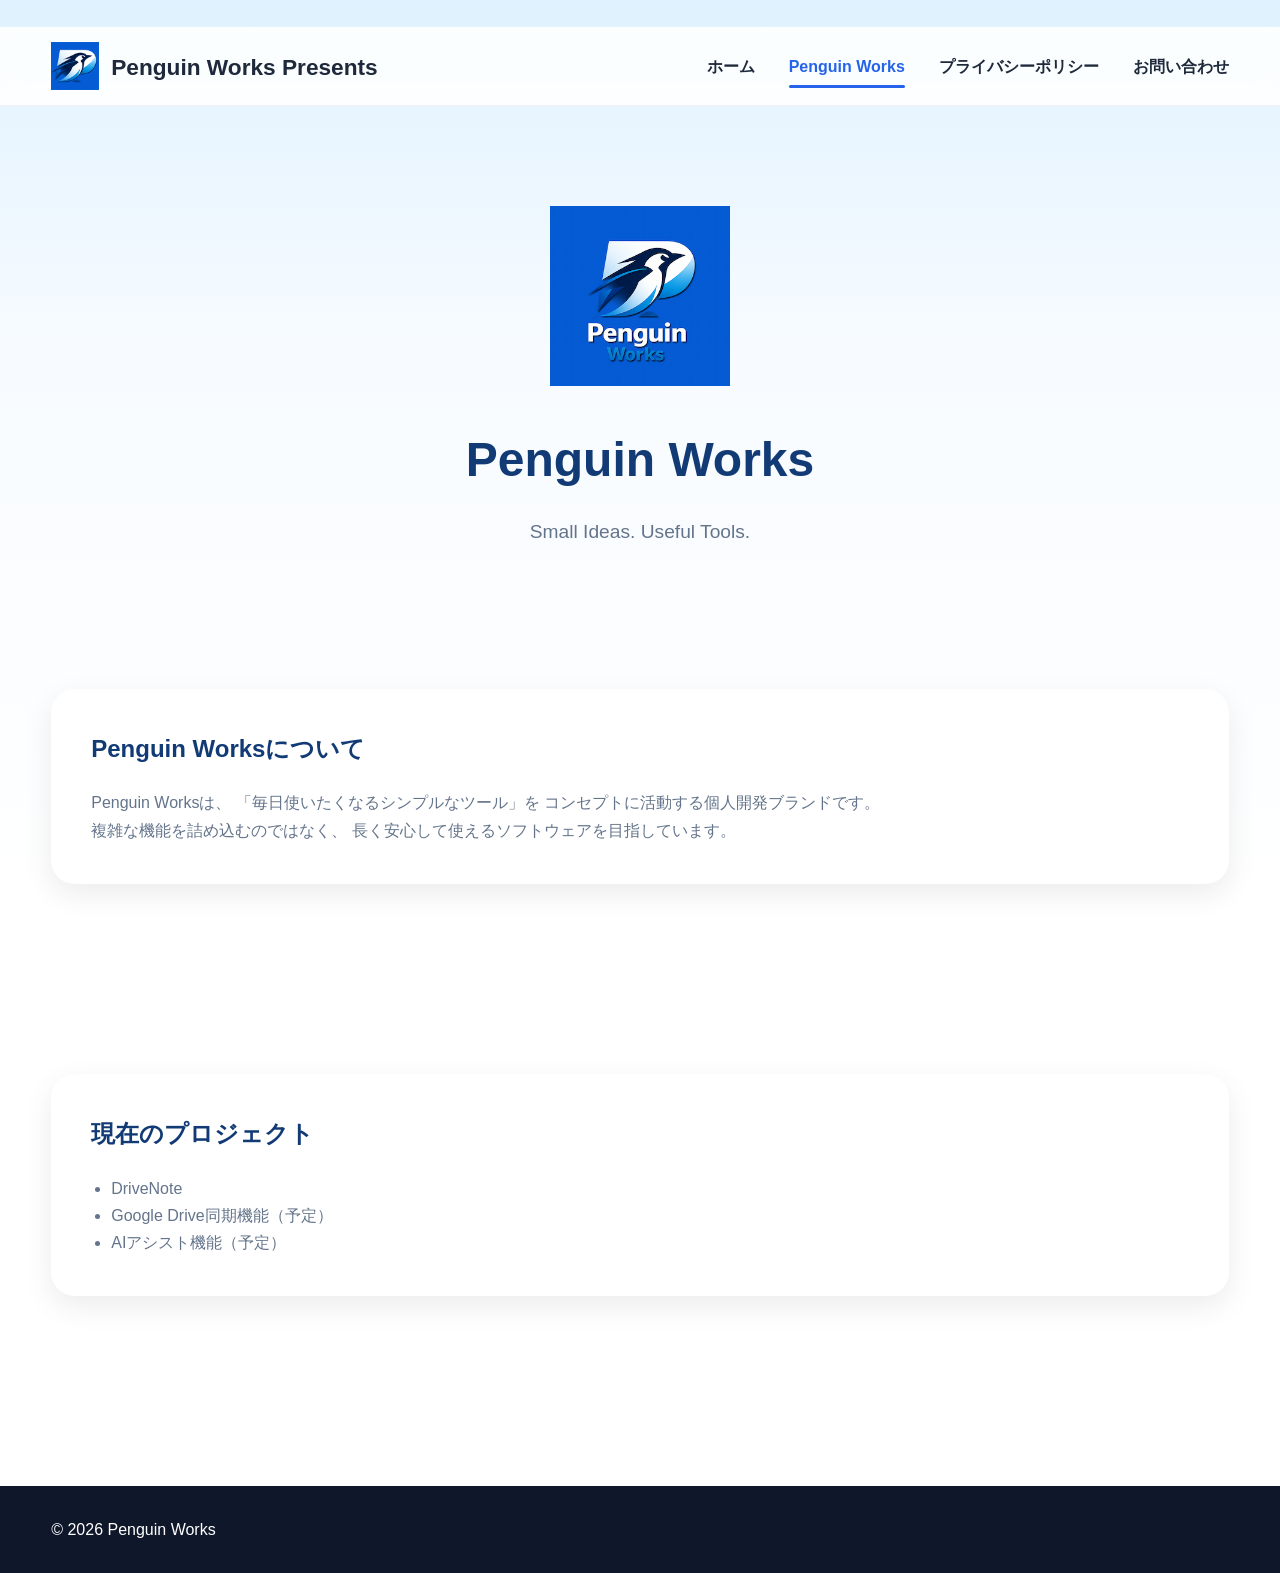
==== about.html @ eea90e70 "Add files via upload" ====
<!DOCTYPE html>
<html lang="ja">
<head>
    <meta charset="UTF-8">
    <meta name="viewport" content="width=device-width, initial-scale=1.0">
    <title>Penguin Works | DriveNote</title>
    <link rel="stylesheet" href="styles.css">
<br>
</head>
<body>

<header>
    <div class="container nav">

    <a href="index.html" class="logo">

        <img src="images/Penguin Works LogoS.png"
            alt="Penguin Works Presents">

        <span><small>Penguin Works Presents</small></span>

    </a>

        <nav>
            <a href="index.html">ホーム</a>
            <a href="about.html" class="active">Penguin Works</a>
            <a href="privacy.html">プライバシーポリシー</a>
            <a href="contact.html">お問い合わせ</a>
        </nav>

    </div>
</header>

<main>

<section class="page-hero">

    <div class="container">

        <img
            src="images/Penguin Works Logo.png"
            class="about-logo"
            alt="Penguin Works">

        <h1>Penguin Works</h1>

        <p class="lead">
            Small Ideas. Useful Tools.
        </p>

    </div>

</section>

<section>

    <div class="container content-card">

        <h2>Penguin Worksについて</h2>

        <p>
            Penguin Worksは、
            「毎日使いたくなるシンプルなツール」を
            コンセプトに活動する個人開発ブランドです。
        </p>

        <p>
            複雑な機能を詰め込むのではなく、
            長く安心して使えるソフトウェアを目指しています。
        </p>

    </div>

</section>

<section>

    <div class="container content-card">

        <h2>現在のプロジェクト</h2>

        <ul>
            <li>DriveNote</li>
            <li>Google Drive同期機能（予定）</li>
            <li>AIアシスト機能（予定）</li>
        </ul>

    </div>

</section>

</main>

<footer>
    <div class="container footer-content">
        <p>© 2026 Penguin Works</p>
    </div>
</footer>

</body>
</html>
---- styles.css ----
/* =====================================
   DriveNote Official Website
   styles.css
===================================== */

* {
    margin: 0;
    padding: 0;
    box-sizing: border-box;
}

:root {

    --primary: #2563eb;
    --primary-light: #60a5fa;

    --text: #1e293b;
    --text-light: #64748b;

    --card-bg: #ffffff;

    --shadow:
        0 10px 30px rgba(0, 0, 0, .08);

    --shadow-large:
        0 20px 50px rgba(0, 0, 0, .12);

}

html {
    scroll-behavior: smooth;
}

body {

    font-family:
        "Segoe UI",
        "Yu Gothic UI",
        sans-serif;

    color: var(--text);

    background:
        linear-gradient(
            to bottom,
            #e0f2ff 0%,
            #f7fbff 350px,
            #ffffff 900px
        );

    line-height: 1.7;

    overflow-x: hidden;
}

/* ==========================
   Container
========================== */

.container {

    width: min(1200px, 92%);
    margin: auto;
}

/* ==========================
   Header
========================== */

header {

    position: sticky;

    top: 0;

    z-index: 1000;

    backdrop-filter: blur(10px);

    background:
        rgba(255,255,255,.85);

    border-bottom:
        1px solid rgba(0,0,0,.05);
}

.nav {

    height: 78px;

    display: flex;

    justify-content: space-between;

    align-items: center;
}

.logo {

    display: flex;

    align-items: center;

    gap: 12px;

    text-decoration: none;

    color: var(--text);

    font-size: 1.7rem;

    font-weight: 700;
}

.logo img {

    width: 48px;
    height: 48px;
}

nav {

    display: flex;

    gap: 34px;
}

nav a {

    text-decoration: none;

    color: var(--text);

    font-weight: 600;

    transition: .2s;
}

nav a:hover {

    color: var(--primary);
}

/* ==========================
   Hero
========================== */

.hero {

    position: relative;

    padding:
        90px 0
        140px;

    overflow: hidden;
}

/* 雲風 */

.hero::before {

    content: "";

    position: absolute;

    width: 600px;
    height: 600px;

    left: -250px;
    top: -120px;

    border-radius: 50%;

    background:
        rgba(255,255,255,.45);

    filter: blur(60px);
}

.hero::after {

    content: "";

    position: absolute;

    width: 500px;
    height: 500px;

    right: -150px;
    top: -50px;

    border-radius: 50%;

    background:
        rgba(255,255,255,.35);

    filter: blur(50px);
}

.hero-grid {

    position: relative;

    z-index: 10;

    display: grid;

    grid-template-columns:
        1fr 1fr;

    gap: 60px;

    align-items: center;
}

.hero-tag {

    color: var(--primary);

    font-weight: 700;

    margin-bottom: 20px;
}

.hero h1 {

    font-size: 5rem;

    line-height: 1.05;

    color: #123b76;

    margin-bottom: 25px;
}

.hero-sub {

    font-size: 2rem;

    font-weight: 700;

    color: var(--primary);

    margin-bottom: 20px;
}

.hero-desc {

    color: var(--text-light);

    margin-bottom: 35px;

    font-size: 1.1rem;
}

.store-buttons {

    display: flex;

    flex-wrap: wrap;

    gap: 16px;

    margin-bottom: 20px;
}

.btn {

    display: inline-flex;

    align-items: center;

    justify-content: center;

    padding: 15px 28px;

    border-radius: 12px;

    text-decoration: none;

    font-weight: 700;

    transition: .25s;
}

.btn:hover {

    transform:
        translateY(-2px);
}

.btn-primary {

    background: var(--primary);

    color: white;

    box-shadow:
        0 10px 20px rgba(37,99,235,.25);
}

.btn-secondary {

    background: white;

    color: var(--text);

    border:
        1px solid #dbe4ef;
}

.privacy-note {

    color: var(--text-light);

    font-size: .95rem;
}

/* ==========================
   Hero Image
========================== */

.hero-image {

    position: relative;
}

.main-screen {

    width: 100%;

    border-radius: 18px;

    box-shadow:
        var(--shadow-large);
}

.floating-folder {

    position: absolute;

    width: 180px;

    bottom: -35px;

    left: 30px;

    filter:
        drop-shadow(0 10px 20px rgba(0,0,0,.2));
}

.floating-note {

    position: absolute;

    width: 160px;

    bottom: -25px;

    left: 190px;

    filter:
        drop-shadow(0 10px 20px rgba(0,0,0,.2));
}

/* ==========================
   Section
========================== */

section {

    padding:
        80px 0;
}

section h2 {

    text-align: center;

    margin-bottom: 50px;

    font-size: 2.3rem;

    color: #123b76;
}

/* ==========================
   Feature Cards
========================== */

.feature-grid {

    display: grid;

    grid-template-columns:
        repeat(4, 1fr);

    gap: 25px;
}

.feature-card {

    background: white;

    border-radius: 22px;

    padding: 35px 25px;

    text-align: center;

    box-shadow:
        var(--shadow);

    transition: .25s;
}

.feature-card:hover {

    transform:
        translateY(-6px);
}

.feature-card img {

    width: 72px;

    margin-bottom: 15px;
}

.feature-icon {

    font-size: 3rem;

    margin-bottom: 15px;
}

.feature-card h3 {

    margin-bottom: 12px;
}

.feature-card p {

    color: var(--text-light);
}

/* ==========================
   Screenshots
========================== */

.screenshot-grid {

    display: grid;

    grid-template-columns:
        repeat(3, 1fr);

    gap: 30px;
}

.screenshot-grid figure {

    text-align: center;
}

.screenshot-grid img {

    width: 100%;

    border-radius: 16px;

    box-shadow:
        var(--shadow);
}

.screenshot-grid figcaption {

    margin-top: 12px;

    color: var(--text-light);
}

/* ==========================
   Penguin Works
========================== */

.penguin-card {

    background:
        linear-gradient(
            135deg,
            #f5faff,
            #ffffff
        );

    border-radius: 24px;

    padding: 40px;

    display: grid;

    grid-template-columns:
        220px 1fr auto;

    align-items: center;

    gap: 30px;

    box-shadow:
        var(--shadow);
}

.penguin-card img {

    width: 180px;
}

.slogan {

    color: var(--primary);

    font-weight: 700;

    margin-bottom: 12px;
}

/* ==========================
   Footer
========================== */

footer {

    margin-top: 80px;

    background: #0f172a;

    color: white;
}

.footer-content {

    display: flex;

    justify-content: space-between;

    align-items: center;

    padding: 30px 0;
}

.footer-content a {

    color: white;

    text-decoration: none;

    margin-left: 20px;
}

/* ==========================
   Mobile
========================== */

@media (max-width: 1000px) {

    .hero-grid,
    .penguin-card {

        grid-template-columns: 1fr;
    }

    .feature-grid {

        grid-template-columns:
            repeat(2, 1fr);
    }

    .screenshot-grid {

        grid-template-columns: 1fr;
    }
}

@media (max-width: 768px) {

    nav {

        display: none;
    }

    .hero {

        padding-top: 50px;
    }

    .hero h1 {

        font-size: 3rem;
    }

    .hero-sub {

        font-size: 1.4rem;
    }

    .feature-grid {

        grid-template-columns: 1fr;
    }

    .store-buttons {

        flex-direction: column;
    }

    .floating-phone,
    .floating-note {

        display: none;
    }

    .footer-content {

        flex-direction: column;

        gap: 15px;
    }
}

/* ==========================
   Sub Pages
========================== */

.page-hero {

    text-align: center;

    padding: 100px 0 60px;
}

.page-hero h1 {

    font-size: 3rem;

    color: #123b76;

    margin-bottom: 15px;
}

.lead {

    color: #64748b;

    font-size: 1.2rem;
}

.about-logo {

    width: 180px;

    margin-bottom: 25px;
}

.content-card {

    background: white;

    border-radius: 24px;

    padding: 40px;

    box-shadow: var(--shadow);

    margin-bottom: 30px;
}

.content-card h2 {

    text-align: left;

    margin-bottom: 20px;

    font-size: 1.5rem;
}

.content-card p,
.content-card li {

    color: var(--text-light);
}

.content-card ul {

    padding-left: 20px;
}
nav a.active {

    color: var(--primary);

    position: relative;
}

nav a.active::after {

    content: "";

    position: absolute;

    left: 0;
    bottom: -8px;

    width: 100%;
    height: 3px;

    border-radius: 3px;

    background: var(--primary);
}
.email-display {
  display: inline-block;
  background-color: #f1f5f9;       /* サイトの雰囲気に馴染む明るいグレー（Slate 100） */
  color: var(--text);              /* 定意済みの濃い文字色（#1e293b）を使用 */
  padding: 0.4rem 0.8rem;          /* 上下左右に適度な内側余白を確保 */
  border-radius: 6px;              /* サイトのボタン等に合わせて角丸を調整 */
  border: 1px solid #cbd5e1;       /* 目立たせるための薄いグレーの枠線 */
  font-family: "Courier New", Courier, monospace; /* コピーしやすい等幅フォント */
  font-size: 1rem;                 /* 視認性の高いサイズ */
  margin-top: 0.5rem;              /* 上のテキストとの隙間 */
  margin-bottom: 0.5rem;           /* 下のテキストとの隙間 */
}
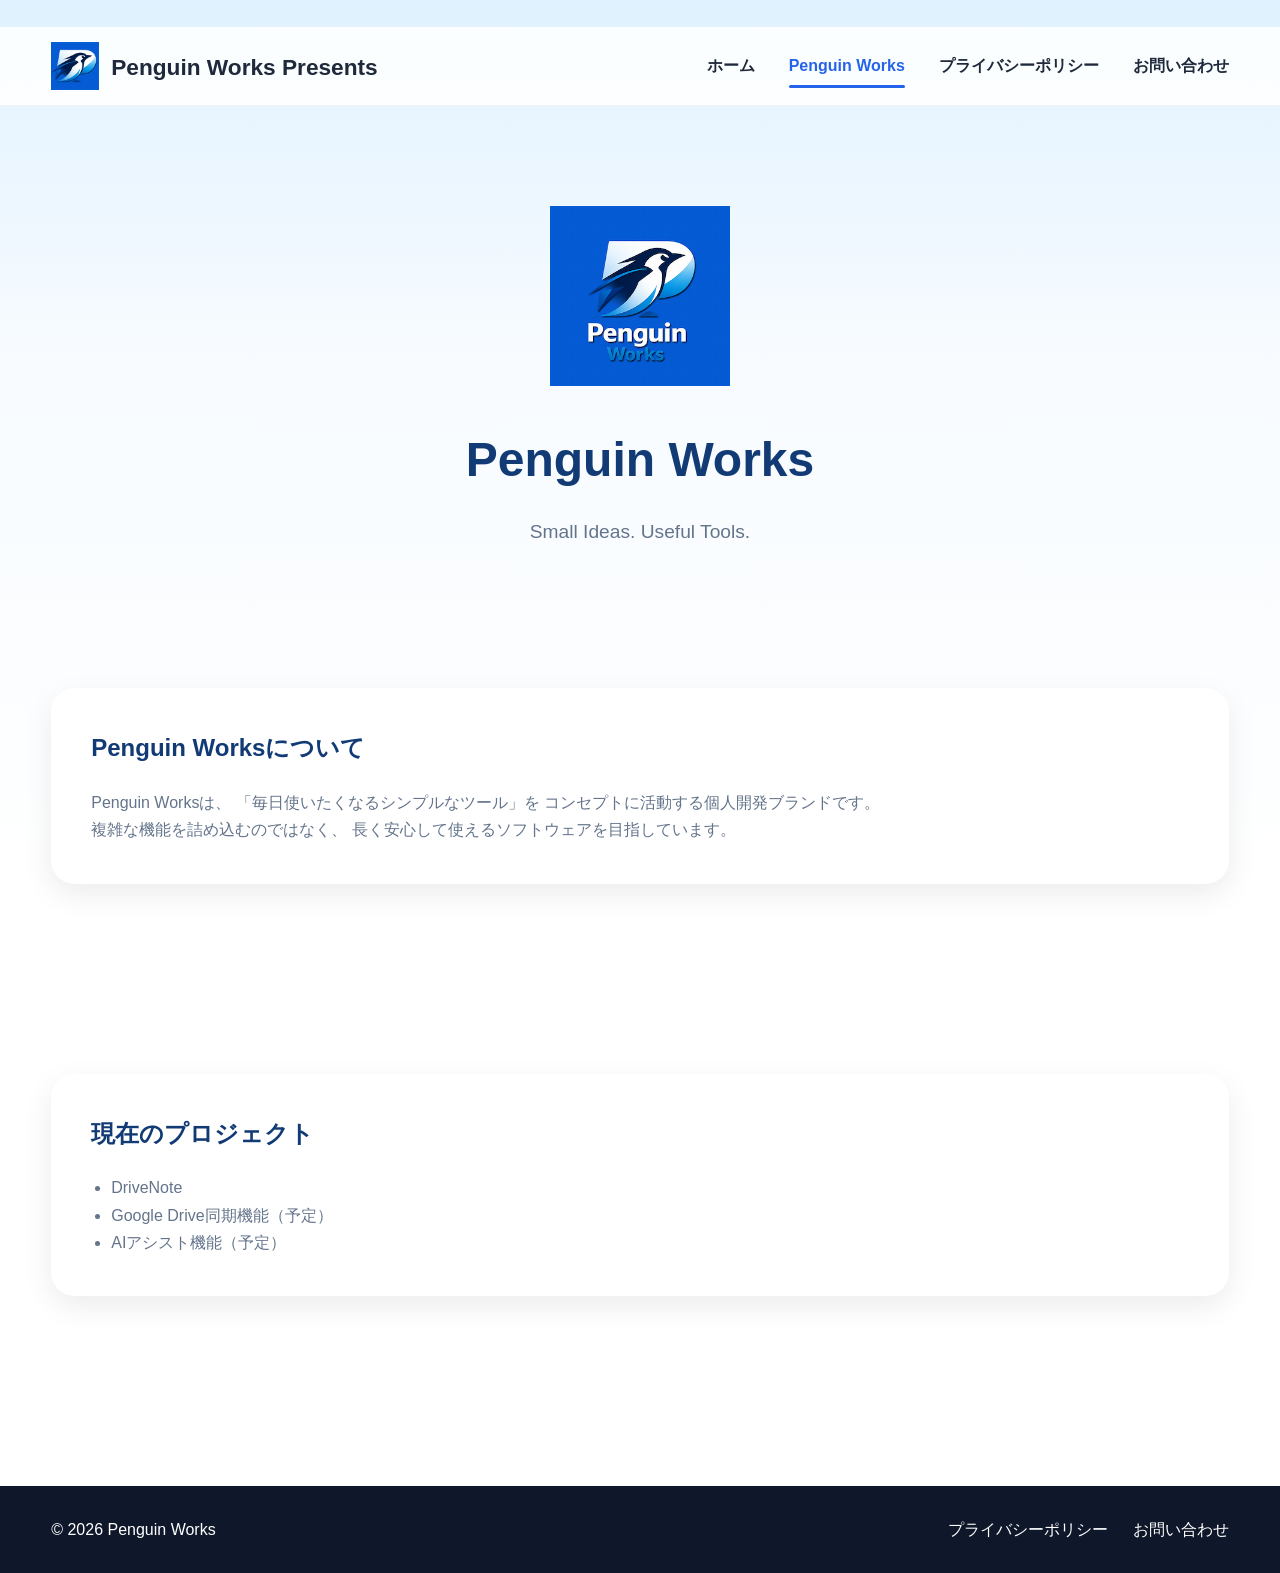
==== commit 8315cf15: "Add files via upload" ====
--- a/about.html
+++ b/about.html
@@ -5,95 +5,67 @@
     <meta name="viewport" content="width=device-width, initial-scale=1.0">
     <title>Penguin Works | DriveNote</title>
     <link rel="stylesheet" href="styles.css">
-<br>
 </head>
 <body>
 
 <header>
     <div class="container nav">
-
-    <a href="index.html" class="logo">
-
-        <img src="images/Penguin Works LogoS.png"
-            alt="Penguin Works Presents">
-
-        <span><small>Penguin Works Presents</small></span>
-
-    </a>
-
+        <a href="index.html" class="logo">
+            <img src="images/Penguin Works LogoS.png" alt="Penguin Works Presents">
+            <span><small>Penguin Works Presents</small></span>
+        </a>
         <nav>
             <a href="index.html">ホーム</a>
             <a href="about.html" class="active">Penguin Works</a>
             <a href="privacy.html">プライバシーポリシー</a>
             <a href="contact.html">お問い合わせ</a>
         </nav>
-
     </div>
 </header>
 
 <main>
+    <section class="page-hero">
+        <div class="container">
+            <img src="images/Penguin Works Logo.png" class="about-logo" alt="Penguin Works">
+            <h1>Penguin Works</h1>
+            <p class="lead">Small Ideas. Useful Tools.</p>
+        </div>
+    </section>
 
-<section class="page-hero">
+    <section>
+        <div class="container content-card">
+            <h2>Penguin Worksについて</h2>
+            <p>
+                Penguin Worksは、
+                「毎日使いたくなるシンプルなツール」を
+                コンセプトに活動する個人開発ブランドです。
+            </p>
+            <p>
+                複雑な機能を詰め込むのではなく、
+                長く安心して使えるソフトウェアを目指しています。
+            </p>
+        </div>
+    </section>
 
-    <div class="container">
-
-        <img
-            src="images/Penguin Works Logo.png"
-            class="about-logo"
-            alt="Penguin Works">
-
-        <h1>Penguin Works</h1>
-
-        <p class="lead">
-            Small Ideas. Useful Tools.
-        </p>
-
-    </div>
-
-</section>
-
-<section>
-
-    <div class="container content-card">
-
-        <h2>Penguin Worksについて</h2>
-
-        <p>
-            Penguin Worksは、
-            「毎日使いたくなるシンプルなツール」を
-            コンセプトに活動する個人開発ブランドです。
-        </p>
-
-        <p>
-            複雑な機能を詰め込むのではなく、
-            長く安心して使えるソフトウェアを目指しています。
-        </p>
-
-    </div>
-
-</section>
-
-<section>
-
-    <div class="container content-card">
-
-        <h2>現在のプロジェクト</h2>
-
-        <ul>
-            <li>DriveNote</li>
-            <li>Google Drive同期機能（予定）</li>
-            <li>AIアシスト機能（予定）</li>
-        </ul>
-
-    </div>
-
-</section>
-
+    <section>
+        <div class="container content-card">
+            <h2>現在のプロジェクト</h2>
+            <ul>
+                <li>DriveNote</li>
+                <li>Google Drive同期機能（予定）</li>
+                <li>AIアシスト機能（予定）</li>
+            </ul>
+        </div>
+    </section>
 </main>
 
 <footer>
     <div class="container footer-content">
         <p>© 2026 Penguin Works</p>
+        <div>
+            <a href="privacy.html">プライバシーポリシー</a>
+            <a href="contact.html">お問い合わせ</a>
+        </div>
     </div>
 </footer>
 
--- a/styles.css
+++ b/styles.css
@@ -10,21 +10,13 @@
 }
 
 :root {
-
     --primary: #2563eb;
     --primary-light: #60a5fa;
-
     --text: #1e293b;
     --text-light: #64748b;
-
     --card-bg: #ffffff;
-
-    --shadow:
-        0 10px 30px rgba(0, 0, 0, .08);
-
-    --shadow-large:
-        0 20px 50px rgba(0, 0, 0, .12);
-
+    --shadow: 0 10px 30px rgba(0, 0, 0, .08);
+    --shadow-large: 0 20px 50px rgba(0, 0, 0, .12);
 }
 
 html {
@@ -32,33 +24,18 @@
 }
 
 body {
-
-    font-family:
-        "Segoe UI",
-        "Yu Gothic UI",
-        sans-serif;
-
+    font-family: "Segoe UI", "Yu Gothic UI", sans-serif;
     color: var(--text);
-
-    background:
-        linear-gradient(
-            to bottom,
-            #e0f2ff 0%,
-            #f7fbff 350px,
-            #ffffff 900px
-        );
-
+    background: linear-gradient(to bottom, #e0f2ff 0%, #f7fbff 350px, #ffffff 900px);
     line-height: 1.7;
-
     overflow-x: hidden;
+    padding-top: 27px; /* 修正: <br>に代わる上部余白 */
 }
 
 /* ==========================
    Container
 ========================== */
-
 .container {
-
     width: min(1200px, 92%);
     margin: auto;
 }
@@ -66,666 +43,487 @@
 /* ==========================
    Header
 ========================== */
-
 header {
-
     position: sticky;
-
     top: 0;
-
     z-index: 1000;
-
     backdrop-filter: blur(10px);
-
-    background:
-        rgba(255,255,255,.85);
-
-    border-bottom:
-        1px solid rgba(0,0,0,.05);
+    background: rgba(255,255,255,.85);
+    border-bottom: 1px solid rgba(0,0,0,.05);
 }
 
 .nav {
-
     height: 78px;
-
     display: flex;
-
     justify-content: space-between;
-
     align-items: center;
 }
 
 .logo {
-
     display: flex;
-
     align-items: center;
-
     gap: 12px;
-
     text-decoration: none;
-
     color: var(--text);
-
     font-size: 1.7rem;
-
     font-weight: 700;
 }
 
 .logo img {
-
     width: 48px;
     height: 48px;
 }
 
 nav {
-
     display: flex;
-
     gap: 34px;
 }
 
 nav a {
-
     text-decoration: none;
-
     color: var(--text);
-
     font-weight: 600;
-
     transition: .2s;
 }
 
 nav a:hover {
-
     color: var(--primary);
 }
 
+nav a.active {
+    color: var(--primary);
+    position: relative;
+}
+
+nav a.active::after {
+    content: "";
+    position: absolute;
+    left: 0;
+    bottom: -8px;
+    width: 100%;
+    height: 3px;
+    border-radius: 3px;
+    background: var(--primary);
+}
+
 /* ==========================
    Hero
 ========================== */
-
 .hero {
-
     position: relative;
-
-    padding:
-        90px 0
-        140px;
-
+    padding: 90px 0 140px;
     overflow: hidden;
 }
 
 /* 雲風 */
-
 .hero::before {
-
     content: "";
-
     position: absolute;
-
     width: 600px;
     height: 600px;
-
     left: -250px;
     top: -120px;
-
     border-radius: 50%;
-
-    background:
-        rgba(255,255,255,.45);
-
+    background: rgba(255,255,255,.45);
     filter: blur(60px);
 }
 
 .hero::after {
-
     content: "";
-
     position: absolute;
-
     width: 500px;
     height: 500px;
-
     right: -150px;
     top: -50px;
-
     border-radius: 50%;
-
-    background:
-        rgba(255,255,255,.35);
-
+    background: rgba(255,255,255,.35);
     filter: blur(50px);
 }
 
 .hero-grid {
-
     position: relative;
-
     z-index: 10;
-
     display: grid;
-
-    grid-template-columns:
-        1fr 1fr;
-
+    grid-template-columns: 1fr 1fr;
     gap: 60px;
-
     align-items: center;
 }
 
 .hero-tag {
-
     color: var(--primary);
-
     font-weight: 700;
-
     margin-bottom: 20px;
 }
 
 .hero h1 {
-
-    font-size: 5rem;
-
+    font-size: clamp(2.0rem, 6vw, 4rem);
     line-height: 1.05;
-
     color: #123b76;
-
+    margin-bottom: 10px;
+}
+
+/* 追加: index.html用のキャッチコピー */
+.hero-catch {
+    font-size: clamp(1.6rem, 5vw, 2.2rem);
+    color: #123b76;
+    font-weight: 700;
     margin-bottom: 25px;
+    line-height: 1.4;
 }
 
 .hero-sub {
-
-    font-size: 2rem;
-
+    font-size: clamp(2rem, 5vw, 3rem);
     font-weight: 700;
-
     color: var(--primary);
-
     margin-bottom: 20px;
 }
 
 .hero-desc {
-
     color: var(--text-light);
-
     margin-bottom: 35px;
-
     font-size: 1.1rem;
 }
 
 .store-buttons {
-
     display: flex;
-
     flex-wrap: wrap;
-
     gap: 16px;
-
     margin-bottom: 20px;
 }
 
 .btn {
-
     display: inline-flex;
-
     align-items: center;
-
     justify-content: center;
-
     padding: 15px 28px;
-
     border-radius: 12px;
-
     text-decoration: none;
-
     font-weight: 700;
-
     transition: .25s;
 }
 
 .btn:hover {
-
-    transform:
-        translateY(-2px);
+    transform: translateY(-2px);
 }
 
 .btn-primary {
-
     background: var(--primary);
-
     color: white;
-
-    box-shadow:
-        0 10px 20px rgba(37,99,235,.25);
+    box-shadow: 0 10px 20px rgba(37,99,235,.25);
 }
 
 .btn-secondary {
-
     background: white;
-
     color: var(--text);
-
-    border:
-        1px solid #dbe4ef;
+    border: 1px solid #dbe4ef;
 }
 
 .privacy-note {
-
     color: var(--text-light);
-
     font-size: .95rem;
 }
 
 /* ==========================
    Hero Image
 ========================== */
-
 .hero-image {
-
     position: relative;
 }
 
 .main-screen {
-
     width: 100%;
-
     border-radius: 18px;
-
-    box-shadow:
-        var(--shadow-large);
+    box-shadow: var(--shadow-large);
 }
 
 .floating-folder {
-
     position: absolute;
-
     width: 180px;
-
     bottom: -35px;
-
     left: 30px;
-
-    filter:
-        drop-shadow(0 10px 20px rgba(0,0,0,.2));
+    filter: drop-shadow(0 10px 20px rgba(0,0,0,.2));
 }
 
 .floating-note {
-
     position: absolute;
-
     width: 160px;
-
     bottom: -25px;
-
     left: 190px;
-
-    filter:
-        drop-shadow(0 10px 20px rgba(0,0,0,.2));
+    filter: drop-shadow(0 10px 20px rgba(0,0,0,.2));
 }
 
 /* ==========================
    Section
 ========================== */
-
 section {
-
-    padding:
-        80px 0;
+    padding: 80px 0;
 }
 
 section h2 {
-
     text-align: center;
-
     margin-bottom: 50px;
-
     font-size: 2.3rem;
-
     color: #123b76;
 }
 
 /* ==========================
    Feature Cards
 ========================== */
-
 .feature-grid {
-
     display: grid;
-
-    grid-template-columns:
-        repeat(4, 1fr);
-
+    grid-template-columns: repeat(4, 1fr);
     gap: 25px;
 }
 
 .feature-card {
-
     background: white;
-
     border-radius: 22px;
-
     padding: 35px 25px;
-
     text-align: center;
-
-    box-shadow:
-        var(--shadow);
-
+    box-shadow: var(--shadow);
     transition: .25s;
 }
 
 .feature-card:hover {
-
-    transform:
-        translateY(-6px);
+    transform: translateY(-6px);
 }
 
 .feature-card img {
-
     width: 72px;
-
     margin-bottom: 15px;
 }
 
 .feature-icon {
-
     font-size: 3rem;
-
     margin-bottom: 15px;
 }
 
 .feature-card h3 {
-
     margin-bottom: 12px;
 }
 
 .feature-card p {
-
     color: var(--text-light);
 }
 
 /* ==========================
    Screenshots
 ========================== */
-
 .screenshot-grid {
-
     display: grid;
-
-    grid-template-columns:
-        repeat(3, 1fr);
-
+    grid-template-columns: repeat(3, 1fr);
     gap: 30px;
 }
 
 .screenshot-grid figure {
-
     text-align: center;
 }
 
 .screenshot-grid img {
-
     width: 100%;
-
     border-radius: 16px;
-
-    box-shadow:
-        var(--shadow);
+    box-shadow: var(--shadow);
 }
 
 .screenshot-grid figcaption {
-
     margin-top: 12px;
-
     color: var(--text-light);
 }
 
 /* ==========================
    Penguin Works
 ========================== */
-
 .penguin-card {
-
-    background:
-        linear-gradient(
-            135deg,
-            #f5faff,
-            #ffffff
-        );
-
+    background: linear-gradient(135deg, #f5faff, #ffffff);
     border-radius: 24px;
-
     padding: 40px;
-
     display: grid;
-
-    grid-template-columns:
-        220px 1fr auto;
-
+    grid-template-columns: 220px 1fr auto;
     align-items: center;
-
     gap: 30px;
-
-    box-shadow:
-        var(--shadow);
+    box-shadow: var(--shadow);
 }
 
 .penguin-card img {
-
     width: 180px;
 }
 
 .slogan {
-
     color: var(--primary);
-
     font-weight: 700;
-
     margin-bottom: 12px;
 }
 
 /* ==========================
-   Footer
-========================== */
-
-footer {
-
-    margin-top: 80px;
-
-    background: #0f172a;
-
-    color: white;
-}
-
-.footer-content {
-
-    display: flex;
-
-    justify-content: space-between;
-
-    align-items: center;
-
-    padding: 30px 0;
-}
-
-.footer-content a {
-
-    color: white;
-
-    text-decoration: none;
-
-    margin-left: 20px;
-}
-
-/* ==========================
-   Mobile
-========================== */
-
-@media (max-width: 1000px) {
-
-    .hero-grid,
-    .penguin-card {
-
-        grid-template-columns: 1fr;
-    }
-
-    .feature-grid {
-
-        grid-template-columns:
-            repeat(2, 1fr);
-    }
-
-    .screenshot-grid {
-
-        grid-template-columns: 1fr;
-    }
-}
-
-@media (max-width: 768px) {
-
-    nav {
-
-        display: none;
-    }
-
-    .hero {
-
-        padding-top: 50px;
-    }
-
-    .hero h1 {
-
-        font-size: 3rem;
-    }
-
-    .hero-sub {
-
-        font-size: 1.4rem;
-    }
-
-    .feature-grid {
-
-        grid-template-columns: 1fr;
-    }
-
-    .store-buttons {
-
-        flex-direction: column;
-    }
-
-    .floating-phone,
-    .floating-note {
-
-        display: none;
-    }
-
-    .footer-content {
-
-        flex-direction: column;
-
-        gap: 15px;
-    }
-}
-
-/* ==========================
    Sub Pages
 ========================== */
-
 .page-hero {
-
     text-align: center;
-
     padding: 100px 0 60px;
 }
 
 .page-hero h1 {
-
     font-size: 3rem;
-
     color: #123b76;
-
     margin-bottom: 15px;
 }
 
 .lead {
-
     color: #64748b;
-
     font-size: 1.2rem;
 }
 
 .about-logo {
-
     width: 180px;
-
     margin-bottom: 25px;
 }
 
 .content-card {
-
     background: white;
-
     border-radius: 24px;
-
     padding: 40px;
-
     box-shadow: var(--shadow);
-
     margin-bottom: 30px;
 }
 
 .content-card h2 {
-
     text-align: left;
-
     margin-bottom: 20px;
-
     font-size: 1.5rem;
 }
 
 .content-card p,
 .content-card li {
-
     color: var(--text-light);
 }
 
 .content-card ul {
-
     padding-left: 20px;
 }
-nav a.active {
-
-    color: var(--primary);
-
-    position: relative;
-}
-
-nav a.active::after {
-
-    content: "";
-
-    position: absolute;
-
-    left: 0;
-    bottom: -8px;
-
-    width: 100%;
-    height: 3px;
-
-    border-radius: 3px;
-
-    background: var(--primary);
-}
+
 .email-display {
-  display: inline-block;
-  background-color: #f1f5f9;       /* サイトの雰囲気に馴染む明るいグレー（Slate 100） */
-  color: var(--text);              /* 定意済みの濃い文字色（#1e293b）を使用 */
-  padding: 0.4rem 0.8rem;          /* 上下左右に適度な内側余白を確保 */
-  border-radius: 6px;              /* サイトのボタン等に合わせて角丸を調整 */
-  border: 1px solid #cbd5e1;       /* 目立たせるための薄いグレーの枠線 */
-  font-family: "Courier New", Courier, monospace; /* コピーしやすい等幅フォント */
-  font-size: 1rem;                 /* 視認性の高いサイズ */
-  margin-top: 0.5rem;              /* 上のテキストとの隙間 */
-  margin-bottom: 0.5rem;           /* 下のテキストとの隙間 */
+    display: inline-block;
+    background-color: #f1f5f9;
+    color: var(--text);
+    padding: 0.4rem 0.8rem;
+    border-radius: 6px;
+    border: 1px solid #cbd5e1;
+    font-family: "Courier New", Courier, monospace;
+    font-size: 1rem;
+    margin-top: 0.5rem;
+    margin-bottom: 0.5rem;
+}
+
+/* ==========================
+   Footer
+========================== */
+footer {
+    margin-top: 80px;
+    background: #0f172a;
+    color: white;
+}
+
+.footer-content {
+    display: flex;
+    justify-content: space-between;
+    align-items: center;
+    padding: 30px 0;
+}
+
+.footer-content a {
+    color: white;
+    text-decoration: none;
+    margin-left: 20px;
+}
+
+/* ==========================
+   Mobile (修正版)
+========================== */
+@media (max-width: 768px) {
+    body {
+        padding-top: 0; /* スマホ時は上部余白をなくす */
+    }
+
+    .nav {
+        flex-direction: column;
+        justify-content: center;
+        height: auto;
+        padding-top: 10px;
+    }
+
+    nav {
+        display: flex;
+        flex-direction: column;
+        align-items: center;
+        gap: 0;
+        width: 100%;
+        background: transparent;
+        padding: 10px 0;
+        border-bottom: none;
+    }
+
+    nav a {
+        display: block; /* 修正: 幅を100%にするためブロック要素化 */
+        width: 100%;
+        text-align: center;
+        padding: 12px 24px;
+        font-size: 1rem;
+        border-bottom: 1px solid rgba(0,0,0,.05);
+    }
+    
+    nav a.active::after {
+        display: none; /* スマホ時は下線装飾を非表示 */
+    }
+
+    main {
+        padding-top: 40px; 
+    }
+
+    .hero {
+        padding-top: 30px;
+    }
+
+    .hero-grid {
+        grid-template-columns: 1fr;
+        gap: 40px;
+    }
+
+    .hero h1 {
+        font-size: 3rem;
+        margin-bottom: 10px;
+    }
+
+    .hero-sub {
+        font-size: 1.4rem;
+    }
+
+    .feature-grid,
+    .screenshot-grid {
+        grid-template-columns: 1fr;
+    }
+
+    .store-buttons {
+        flex-direction: column;
+    }
+
+    .penguin-card {
+        grid-template-columns: 1fr;
+        text-align: center;
+        overflow: hidden;
+    }
+
+    .penguin-card img {
+        margin: 0 auto;
+    }
+
+    .floating-folder,
+    .floating-note {
+        display: none;
+    }
+
+    .footer-content {
+        flex-direction: column;
+        gap: 15px;
+        text-align: center;
+    }
 }
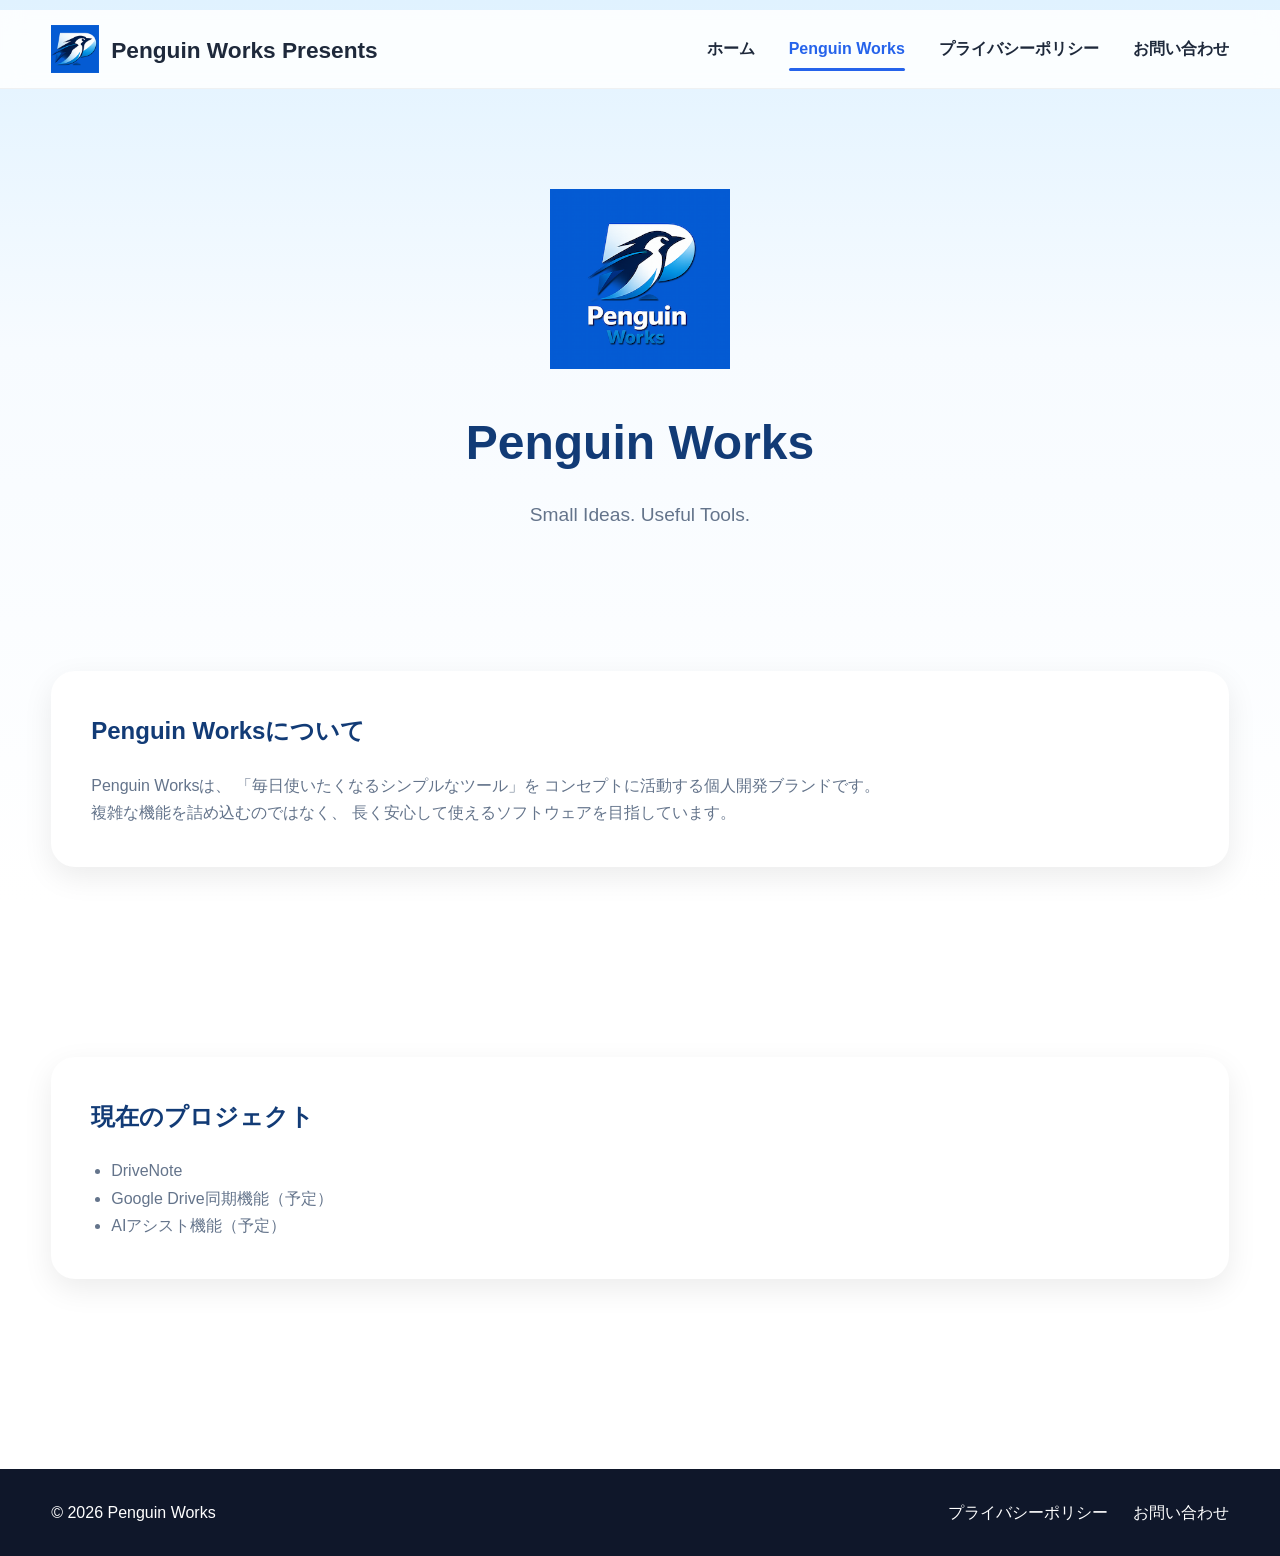
==== commit f324ff77: "Add files via upload" ====
--- a/about.html
+++ b/about.html
@@ -5,6 +5,7 @@
     <meta name="viewport" content="width=device-width, initial-scale=1.0">
     <title>Penguin Works | DriveNote</title>
     <link rel="stylesheet" href="styles.css">
+    <script src="script.js" defer></script>
 </head>
 <body>
 
--- a/styles.css
+++ b/styles.css
@@ -26,10 +26,15 @@
 body {
     font-family: "Segoe UI", "Yu Gothic UI", sans-serif;
     color: var(--text);
+    
+    /* ↓ 背景のグラデーション（一番上が薄い青 #e0f2ff） */
     background: linear-gradient(to bottom, #e0f2ff 0%, #f7fbff 350px, #ffffff 900px);
+    
     line-height: 1.7;
     overflow-x: hidden;
-    padding-top: 27px; /* 修正: <br>に代わる上部余白 */
+    
+    /* ↓ ここが上部の青い余白の「幅（高さ）」です！ */
+    padding-top: 10px; 
 }
 
 /* ==========================
@@ -50,6 +55,13 @@
     backdrop-filter: blur(10px);
     background: rgba(255,255,255,.85);
     border-bottom: 1px solid rgba(0,0,0,.05);
+    /* 修正: top ではなく transform でアニメーションさせます */
+    transition: transform 0.3s ease-in-out; 
+}
+
+/* 追加: ヘッダーを上に隠すためのクラス */
+.header-hidden {
+    transform: translateY(-100%);
 }
 
 .nav {
@@ -111,7 +123,7 @@
 ========================== */
 .hero {
     position: relative;
-    padding: 90px 0 140px;
+    padding: 90px 0 40px;
     overflow: hidden;
 }
 
@@ -476,7 +488,7 @@
     }
 
     main {
-        padding-top: 40px; 
+        padding-top: 20px; 
     }
 
     .hero {
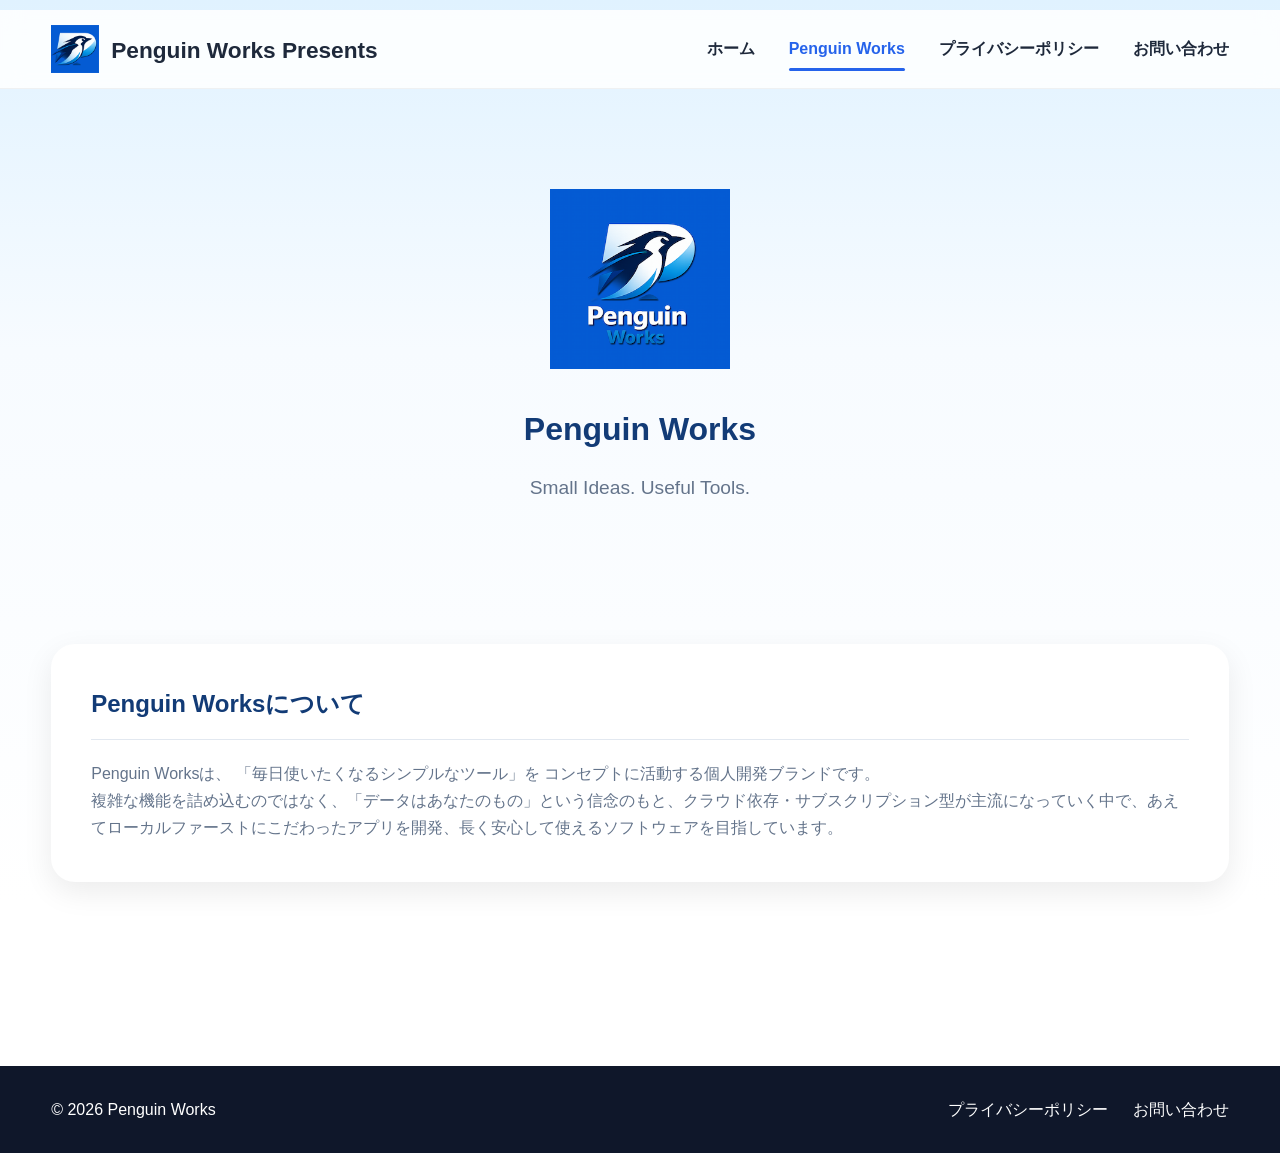
==== commit ffc0e061: "Add files via upload" ====
--- a/about.html
+++ b/about.html
@@ -42,22 +42,11 @@
                 コンセプトに活動する個人開発ブランドです。
             </p>
             <p>
-                複雑な機能を詰め込むのではなく、
-                長く安心して使えるソフトウェアを目指しています。
+                複雑な機能を詰め込むのではなく、「データはあなたのもの」という信念のもと、クラウド依存・サブスクリプション型が主流になっていく中で、あえてローカルファーストにこだわったアプリを開発、長く安心して使えるソフトウェアを目指しています。
             </p>
         </div>
     </section>
 
-    <section>
-        <div class="container content-card">
-            <h2>現在のプロジェクト</h2>
-            <ul>
-                <li>DriveNote</li>
-                <li>Google Drive同期機能（予定）</li>
-                <li>AIアシスト機能（予定）</li>
-            </ul>
-        </div>
-    </section>
 </main>
 
 <footer>
--- a/styles.css
+++ b/styles.css
@@ -1,6 +1,6 @@
 /* =====================================
    DriveNote Official Website
-   styles.css
+   styles.css (完全統合版)
 ===================================== */
 
 * {
@@ -26,14 +26,11 @@
 body {
     font-family: "Segoe UI", "Yu Gothic UI", sans-serif;
     color: var(--text);
-    
-    /* ↓ 背景のグラデーション（一番上が薄い青 #e0f2ff） */
     background: linear-gradient(to bottom, #e0f2ff 0%, #f7fbff 350px, #ffffff 900px);
-    
     line-height: 1.7;
     overflow-x: hidden;
     
-    /* ↓ ここが上部の青い余白の「幅（高さ）」です！ */
+    /* 復元: 画面上部の青い余白（10px） */
     padding-top: 10px; 
 }
 
@@ -55,11 +52,12 @@
     backdrop-filter: blur(10px);
     background: rgba(255,255,255,.85);
     border-bottom: 1px solid rgba(0,0,0,.05);
-    /* 修正: top ではなく transform でアニメーションさせます */
+    
+    /* 修正: スクロール時の滑らかなアニメーション */
     transition: transform 0.3s ease-in-out; 
 }
 
-/* 追加: ヘッダーを上に隠すためのクラス */
+/* スクロール時にJSから付与される隠しクラス */
 .header-hidden {
     transform: translateY(-100%);
 }
@@ -123,7 +121,8 @@
 ========================== */
 .hero {
     position: relative;
-    padding: 90px 0 40px;
+    /* 修正: 文字の上の余白を詰めてスタイリッシュに（上が40px） */
+    padding: 40px 0 140px; 
     overflow: hidden;
 }
 
@@ -168,15 +167,14 @@
 }
 
 .hero h1 {
-    font-size: clamp(2.0rem, 6vw, 4rem);
+    font-size: clamp(1.8rem, 6vw, 4rem);
     line-height: 1.05;
     color: #123b76;
     margin-bottom: 10px;
 }
 
-/* 追加: index.html用のキャッチコピー */
 .hero-catch {
-    font-size: clamp(1.6rem, 5vw, 2.2rem);
+    font-size: clamp(1.4rem, 5vw, 2.2rem);
     color: #123b76;
     font-weight: 700;
     margin-bottom: 25px;
@@ -184,7 +182,7 @@
 }
 
 .hero-sub {
-    font-size: clamp(2rem, 5vw, 3rem);
+    font-size: clamp(1.6rem, 5vw, 2.2rem);
     font-weight: 700;
     color: var(--primary);
     margin-bottom: 20px;
@@ -375,7 +373,7 @@
 }
 
 .page-hero h1 {
-    font-size: 3rem;
+    font-size: 2.0rem;
     color: #123b76;
     margin-bottom: 15px;
 }
@@ -427,6 +425,62 @@
 }
 
 /* ==========================
+   Privacy Policy Blocks
+========================== */
+.content-card {
+    margin-bottom: 24px;
+}
+
+.content-card h2 {
+    padding-bottom: 14px;
+    border-bottom: 1px solid #e2e8f0;
+}
+
+.content-card ul li {
+    margin-bottom: 8px;
+}
+
+.highlight-box {
+    background: #eff6ff;
+    border-left: 4px solid var(--primary);
+    padding: 16px 20px;
+    border-radius: 0 12px 12px 0;
+    margin: 16px 0;
+}
+
+.highlight-box p {
+    color: var(--primary);
+    font-weight: 700;
+    margin: 0;
+}
+
+.contact-info {
+    background: #f8fafc;
+    border: 1px solid #e2e8f0;
+    border-radius: 12px;
+    padding: 20px;
+    margin-top: 12px;
+}
+
+.contact-info p {
+    color: var(--text);
+    margin-bottom: 6px;
+}
+
+.contact-info p:last-child {
+    margin-bottom: 0;
+}
+
+.contact-info a {
+    color: var(--primary);
+    font-weight: 600;
+}
+
+.contact-info a.btn-primary {
+    color: white;
+}
+
+/* ==========================
    Footer
 ========================== */
 footer {
@@ -449,11 +503,11 @@
 }
 
 /* ==========================
-   Mobile (修正版)
+   Mobile
 ========================== */
 @media (max-width: 768px) {
     body {
-        padding-top: 0; /* スマホ時は上部余白をなくす */
+/*        padding-top: 0;*/ /* スマホ時は画面を広く使うため上部の青い余白を消す */
     }
 
     .nav {
@@ -475,7 +529,7 @@
     }
 
     nav a {
-        display: block; /* 修正: 幅を100%にするためブロック要素化 */
+        display: block;
         width: 100%;
         text-align: center;
         padding: 12px 24px;
@@ -484,11 +538,11 @@
     }
     
     nav a.active::after {
-        display: none; /* スマホ時は下線装飾を非表示 */
+        display: none;
     }
 
     main {
-        padding-top: 20px; 
+        padding-top: 10px; 
     }
 
     .hero {
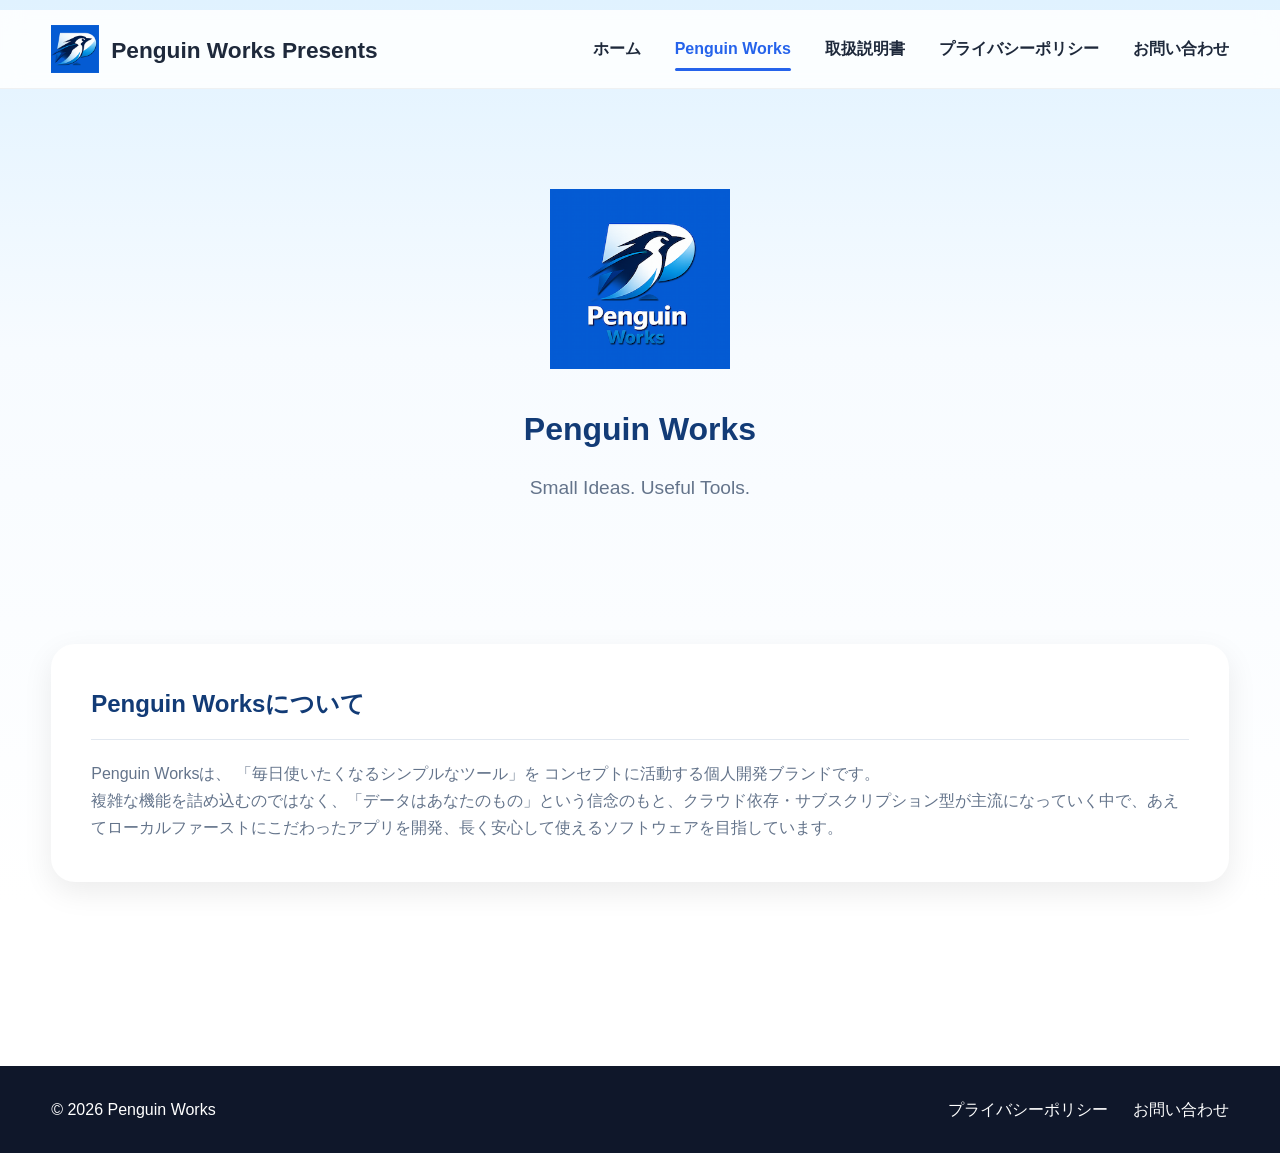
==== commit 06260a7f: "Add files via upload" ====
--- a/about.html
+++ b/about.html
@@ -5,6 +5,14 @@
     <meta name="viewport" content="width=device-width, initial-scale=1.0">
     <title>Penguin Works | DriveNote</title>
     <link rel="stylesheet" href="styles.css">
+    <link rel="icon" href="/images/favicon.ico" sizes="any">
+    <link rel="icon" type="image/png" sizes="16x16" href="/images/favicon-16x16.png">
+    <link rel="icon" type="image/png" sizes="32x32" href="/images/favicon-32x32.png">
+    <link rel="icon" type="image/png" sizes="48x48" href="/images/favicon-48x48.png">
+    <link rel="icon" type="image/png" sizes="96x96" href="/images/favicon-96x96.png">
+    <link rel="icon" type="image/png" sizes="192x192" href="/images/favicon-192x192.png">
+    <link rel="apple-touch-icon" sizes="180x180" href="/images/apple-touch-icon.png">
+    <script src="script.js" defer></script>
     <script src="script.js" defer></script>
 </head>
 <body>
@@ -18,6 +26,7 @@
         <nav>
             <a href="index.html">ホーム</a>
             <a href="about.html" class="active">Penguin Works</a>
+            <a href="manual.html">取扱説明書</a>
             <a href="privacy.html">プライバシーポリシー</a>
             <a href="contact.html">お問い合わせ</a>
         </nav>
--- a/styles.css
+++ b/styles.css
@@ -592,4 +592,107 @@
         gap: 15px;
         text-align: center;
     }
+}
+
+/* ===================================================
+   DriveNote Manual Page Specific Styles (完全統合)
+   =================================================== */
+.toc-card {
+    background-color: #f8fafc;
+    border-left: 4px solid var(--primary);
+}
+.toc-list {
+    list-style: none;
+    padding-left: 0 !important;
+    display: grid;
+    grid-template-columns: repeat(auto-fit, minmax(280px, 1fr));
+    gap: 12px;
+    margin-top: 15px;
+}
+.toc-list a {
+    color: var(--primary);
+    text-decoration: none;
+    font-weight: 600;
+    font-size: 0.95rem;
+    transition: color 0.2s;
+}
+.toc-list a:hover {
+    color: var(--primary-light);
+    text-decoration: underline;
+}
+.manual-section {
+    margin-bottom: 10px;
+}
+.manual-section h3 {
+    margin-top: 25px;
+    margin-bottom: 12px;
+    font-size: 1.25rem;
+    color: #123b76;
+    border-left: 3px solid var(--primary-light);
+    padding-left: 10px;
+}
+.custom-table-container {
+    overflow-x: auto;
+    margin: 20px 0;
+    border: 1px solid #cbd5e1;
+    border-radius: 8px;
+}
+.manual-table {
+    width: 100%;
+    border-collapse: collapse;
+    font-size: 0.9rem;
+    min-width: 500px;
+}
+.manual-table th, .manual-table td {
+    padding: 10px 14px;
+    text-align: left;
+    border-bottom: 1px solid #cbd5e1;
+}
+.manual-table th {
+    background-color: #f1f5f9;
+    color: var(--text);
+    font-weight: 700;
+    border-bottom: 2px solid #cbd5e1;
+}
+.manual-table tr:nth-child(even) {
+    background-color: #f8fafc;
+}
+.manual-table tr:last-child td {
+    border-bottom: none;
+}
+.code-inline {
+    background-color: #f1f5f9;
+    color: #e11d48;
+    padding: 2px 6px;
+    border-radius: 4px;
+    font-family: Consolas, Monaco, monospace;
+    font-size: 0.9em;
+}
+.list-styled {
+    list-style-type: disc;
+    padding-left: 20px;
+    margin: 15px 0;
+}
+.list-styled li {
+    margin-bottom: 8px;
+    color: var(--text-light);
+}
+.warning-details {
+    padding-left: 20px;
+    margin-bottom: 20px;
+    color: var(--text-light);
+}
+.warning-details ul {
+    list-style-type: disc;
+}
+.warning-details ul li {
+    margin-bottom: 8px;
+}
+.warning-details ul ul {
+    padding-left: 20px;
+    margin-top: 6px;
+    list-style-type: circle;
+}
+.warning-details ul ul li {
+    margin-bottom: 4px;
 }
